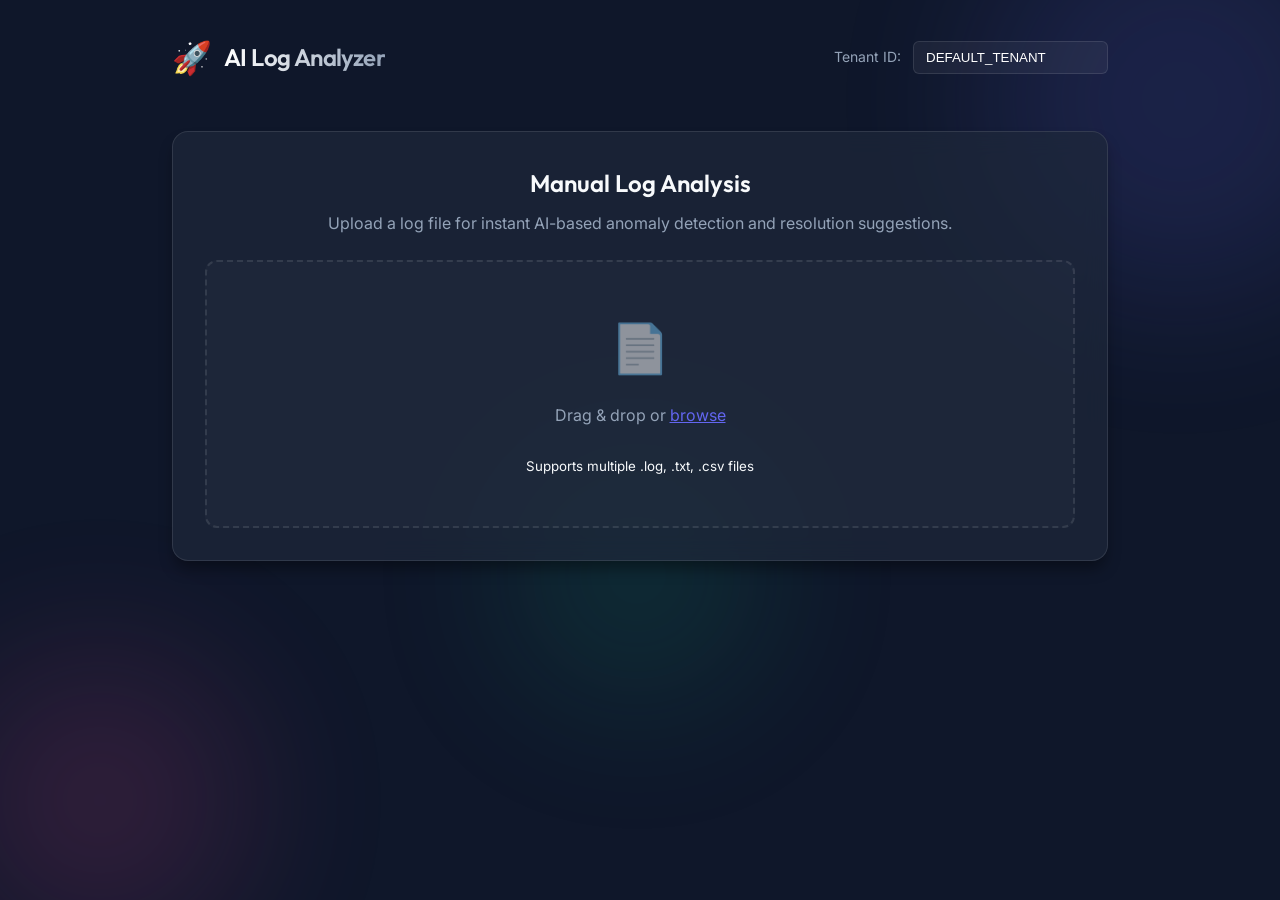
==== target/classes/static/index.html @ e9fd5605 "UI for adding log manually" ====
<!DOCTYPE html>
<html lang="en">
<head>
    <meta charset="UTF-8">
    <meta name="viewport" content="width=device-width, initial-scale=1.0">
    <title>AI Log Analyzer | Manual Analysis</title>
    <link rel="preconnect" href="https://fonts.googleapis.com">
    <link rel="preconnect" href="https://fonts.gstatic.com" crossorigin>
    <link href="https://fonts.googleapis.com/css2?family=Outfit:wght@300;400;600;700&family=Inter:wght@400;500;600&display=swap" rel="stylesheet">
    <link rel="stylesheet" href="css/style.css">
    <meta name="description" content="AI-powered log analysis and incident automation platform.">
</head>
<body>
    <div class="background-blobs">
        <div class="blob blob-1"></div>
        <div class="blob blob-2"></div>
        <div class="blob blob-3"></div>
    </div>

    <div class="container">
        <header>
            <div class="logo">
                <span class="logo-icon">🚀</span>
                <h1>AI Log Analyzer</h1>
            </div>
            <div class="tenant-selector">
                <label for="tenantId">Tenant ID:</label>
                <input type="text" id="tenantId" value="DEFAULT_TENANT" placeholder="Enter Tenant ID">
            </div>
        </header>

        <main>
            <section class="upload-section card">
                <h2>Manual Log Analysis</h2>
                <p>Upload a log file for instant AI-based anomaly detection and resolution suggestions.</p>
                
                <div class="drop-zone" id="dropZone">
                    <div class="drop-zone-content">
                        <span class="upload-icon">📄</span>
                        <p>Drag & drop or <span>browse</span></p>
                        <small>Supports multiple .log, .txt, .csv files</small>
                    </div>
                    <input type="file" id="fileInput" hidden accept=".log,.txt,.csv" multiple>
                </div>
                
                <div id="fileInfo" class="file-info hidden">
                    <div class="file-list-container">
                        <span class="file-name">filename.log</span>
                        <span id="fileCount" class="file-count"></span>
                    </div>
                    <div class="action-group">
                        <button id="clearBtn" class="secondary-btn">Clear</button>
                        <button id="analyzeBtn" class="primary-btn">Start AI Analysis</button>
                    </div>
                </div>
            </section>

            <div id="loader" class="loader-container hidden">
                <div class="spinner"></div>
                <p id="loadingMsg">Consulting the AI Engine...</p>
                <p class="sub-loader">This may take up to 2 minutes for deep reasoning.</p>
            </div>

            <section id="resultsSection" class="results-section hidden">
                <div class="card result-card">
                    <div class="result-header">
                        <div class="severity-badge" id="severityBadge">MEDIUM</div>
                        <h3>Analysis Results</h3>
                    </div>
                    
                    <div class="result-body">
                        <div class="summary-group">
                            <h4>Log Summary</h4>
                            <p id="logSummary">AI summary will appear here.</p>
                        </div>

                        <div class="errors-group">
                            <h4>Identified Errors</h4>
                            <ul id="errorList">
                                <!-- Errors will be injected here -->
                            </ul>
                        </div>

                        <div class="solution-group highlight">
                            <h4>💡 Suggested Solution</h4>
                            <p id="suggestedSolution">AI solution will appear here.</p>
                        </div>
                    </div>

                    <div class="result-footer">
                        <button id="clearResultsBtn" class="secondary-btn">Analyze New Logs</button>
                        <button id="showJiraBtn" class="jira-btn">
                            <span class="icon">🎫</span> Create Jira Ticket
                        </button>
                    </div>
                </div>
            </section>
        </main>
    </div>

    <!-- Jira Modal -->
    <div id="jiraModal" class="modal-overlay hidden">
        <div class="modal card">
            <div class="modal-header">
                <h2>Create Jira Ticket</h2>
                <button id="closeModal" class="close-btn">&times;</button>
            </div>
            <div class="modal-body">
                <div class="form-group">
                    <label for="jiraSummary">Summary</label>
                    <input type="text" id="jiraSummary" placeholder="Ticket Summary">
                </div>
                <div class="form-group">
                    <label for="jiraDescription">Description</label>
                    <textarea id="jiraDescription" rows="6" placeholder="Details about the anomaly..."></textarea>
                </div>
                <div class="form-row">
                    <div class="form-group">
                        <label for="jiraPriority">Priority</label>
                        <select id="jiraPriority">
                            <option value="Low">Low</option>
                            <option value="Medium" selected>Medium</option>
                            <option value="High">High</option>
                            <option value="Highest">Highest</option>
                        </select>
                    </div>
                    <div class="form-group">
                        <label>Issue Type</label>
                        <input type="text" value="Bug" disabled>
                    </div>
                </div>
            </div>
            <div class="modal-footer">
                <button id="cancelJira" class="secondary-btn">Cancel</button>
                <button id="confirmJira" class="primary-btn">Create Ticket</button>
            </div>
        </div>
    </div>

    <div id="toast" class="toast hidden">Message goes here</div>

    <script src="js/app.js"></script>
</body>
</html>
---- target/classes/static/css/style.css ----
:root {
    --primary: #6366f1;
    --primary-hover: #4f46e5;
    --bg-dark: #0f172a;
    --card-bg: rgba(30, 41, 59, 0.7);
    --text-main: #f8fafc;
    --text-muted: #94a3b8;
    --border: rgba(255, 255, 255, 0.1);
    --glass: rgba(255, 255, 255, 0.05);
    --accent: #10b981;
    --error: #ef4444;
    --warning: #f59e0b;
}

* {
    margin: 0;
    padding: 0;
    box-sizing: border-box;
}

body {
    font-family: 'Inter', sans-serif;
    background-color: var(--bg-dark);
    color: var(--text-main);
    line-height: 1.6;
    overflow-x: hidden;
    min-height: 100vh;
}

h1, h2, h3, h4 {
    font-family: 'Outfit', sans-serif;
    font-weight: 600;
}

.container {
    max-width: 1000px;
    margin: 0 auto;
    padding: 2rem;
    position: relative;
    z-index: 10;
}

/* Background Blobs */
.background-blobs {
    position: fixed;
    top: 0;
    left: 0;
    width: 100%;
    height: 100%;
    z-index: 1;
    pointer-events: none;
}

.blob {
    position: absolute;
    filter: blur(80px);
    border-radius: 50%;
    opacity: 0.15;
}

.blob-1 {
    width: 400px;
    height: 400px;
    background: var(--primary);
    top: -100px;
    right: -100px;
}

.blob-2 {
    width: 300px;
    height: 300px;
    background: #ec4899;
    bottom: -50px;
    left: -50px;
}

.blob-3 {
    width: 250px;
    height: 250px;
    background: var(--accent);
    top: 50%;
    left: 40%;
}

/* Header */
header {
    display: flex;
    justify-content: space-between;
    align-items: center;
    margin-bottom: 3rem;
}

.logo {
    display: flex;
    align-items: center;
    gap: 0.75rem;
}

.logo-icon {
    font-size: 2rem;
}

.logo h1 {
    font-size: 1.5rem;
    letter-spacing: -0.025em;
    background: linear-gradient(to right, #fff, #94a3b8);
    -webkit-background-clip: text;
    background-clip: text;
    -webkit-text-fill-color: transparent;
}

.tenant-selector {
    display: flex;
    align-items: center;
    gap: 0.75rem;
    font-size: 0.875rem;
    color: var(--text-muted);
}

.tenant-selector input {
    background: var(--glass);
    border: 1px solid var(--border);
    border-radius: 6px;
    padding: 0.5rem 0.75rem;
    color: #fff;
    outline: none;
    transition: 0.2s;
}

.tenant-selector input:focus {
    border-color: var(--primary);
    box-shadow: 0 0 0 2px rgba(99, 102, 241, 0.2);
}

/* Base Components */
.card {
    background: var(--card-bg);
    backdrop-filter: blur(12px);
    border: 1px solid var(--border);
    border-radius: 16px;
    padding: 2rem;
    box-shadow: 0 10px 15px -3px rgba(0, 0, 0, 0.4);
}

.primary-btn {
    background: var(--primary);
    color: #fff;
    border: none;
    padding: 0.75rem 1.5rem;
    border-radius: 8px;
    font-weight: 600;
    cursor: pointer;
    transition: 0.2s;
    display: inline-flex;
    align-items: center;
    justify-content: center;
}

.primary-btn:hover {
    background: var(--primary-hover);
    transform: translateY(-2px);
}

.secondary-btn {
    background: var(--glass);
    color: #fff;
    border: 1px solid var(--border);
    padding: 0.75rem 1.5rem;
    border-radius: 8px;
    font-weight: 600;
    cursor: pointer;
    transition: 0.2s;
}

.secondary-btn:hover {
    background: rgba(255, 255, 255, 0.1);
}

/* Upload Section */
.upload-section {
    text-align: center;
    margin-bottom: 2rem;
}

.upload-section p {
    color: var(--text-muted);
    margin: 0.5rem 0 1.5rem;
}

.drop-zone {
    border: 2px dashed var(--border);
    border-radius: 12px;
    padding: 3rem 2rem;
    cursor: pointer;
    transition: 0.3s;
    background: rgba(255, 255, 255, 0.02);
}

.drop-zone:hover, .drop-zone.active {
    border-color: var(--primary);
    background: rgba(99, 102, 241, 0.05);
}

.upload-icon {
    font-size: 3rem;
    display: block;
    margin-bottom: 1rem;
    opacity: 0.5;
}

.drop-zone p span {
    color: var(--primary);
    text-decoration: underline;
}

.file-info {
    margin-top: 1.5rem;
    padding: 1rem 1.5rem;
    background: var(--glass);
    border-radius: 12px;
    display: flex;
    justify-content: space-between;
    align-items: center;
    border: 1px solid var(--border);
}

.file-list-container {
    display: flex;
    flex-direction: column;
    align-items: flex-start;
}

.file-name {
    font-weight: 500;
    color: var(--text-main);
}

.file-count {
    font-size: 0.75rem;
    color: var(--text-muted);
}

.action-group {
    display: flex;
    gap: 0.75rem;
}

/* Loader */
.loader-container {
    text-align: center;
    padding: 4rem 0;
}

.spinner {
    width: 60px;
    height: 60px;
    border: 5px solid rgba(99, 102, 241, 0.2);
    border-top: 5px solid var(--primary);
    border-radius: 50%;
    margin: 0 auto 2rem;
    animation: spin 1s linear infinite;
}

@keyframes spin {
    0% { transform: rotate(0deg); }
    100% { transform: rotate(360deg); }
}

#loadingMsg {
    font-size: 1.25rem;
    font-weight: 500;
    margin-bottom: 0.5rem;
}

.sub-loader {
    color: var(--text-muted);
    font-size: 0.875rem;
}

/* Results Section */
.severity-badge {
    padding: 0.25rem 0.75rem;
    border-radius: 9999px;
    font-size: 0.75rem;
    font-weight: 700;
    text-transform: uppercase;
}

.severity-high, .severity-critical { background: rgba(239, 68, 68, 0.2); color: #fca5a5; }
.severity-medium { background: rgba(245, 158, 11, 0.2); color: #fcd34d; }
.severity-low { background: rgba(16, 185, 129, 0.2); color: #6ee7b7; }

.result-header {
    display: flex;
    justify-content: space-between;
    align-items: center;
    margin-bottom: 2rem;
    border-bottom: 1px solid var(--border);
    padding-bottom: 1rem;
}

.result-body h4 {
    color: var(--text-muted);
    font-size: 0.75rem;
    text-transform: uppercase;
    letter-spacing: 0.05em;
    margin-bottom: 0.75rem;
}

.result-body p {
    margin-bottom: 1.5rem;
    white-space: pre-wrap;
}

.highlight {
    background: rgba(99, 102, 241, 0.1);
    padding: 1.5rem;
    border-radius: 12px;
    border: 1px solid rgba(99, 102, 241, 0.2);
}

.errors-group ul {
    list-style: none;
    margin-bottom: 2rem;
}

.errors-group li {
    padding-left: 1.5rem;
    position: relative;
    margin-bottom: 0.5rem;
    color: #fca5a5;
}

.errors-group li::before {
    content: "•";
    position: absolute;
    left: 0;
    color: var(--error);
}

.result-footer {
    display: flex;
    gap: 1rem;
    margin-top: 2rem;
}

.jira-btn {
    flex: 1;
    background: #0052cc;
    color: #fff;
    border: none;
    padding: 1rem;
    border-radius: 8px;
    font-weight: 600;
    font-size: 1rem;
    cursor: pointer;
    transition: 0.2s;
    display: flex;
    align-items: center;
    justify-content: center;
    gap: 0.5rem;
}

.jira-btn:hover {
    background: #0747a6;
}

/* Modal */
.modal-overlay {
    position: fixed;
    top: 0;
    left: 0;
    width: 100%;
    height: 100%;
    background: rgba(15, 23, 42, 0.8);
    backdrop-filter: blur(4px);
    z-index: 100;
    display: flex;
    align-items: center;
    justify-content: center;
}

.modal {
    width: 90%;
    max-width: 600px;
    position: relative;
}

.modal-header {
    display: flex;
    justify-content: space-between;
    align-items: center;
    margin-bottom: 1.5rem;
}

.close-btn {
    background: none;
    border: none;
    color: var(--text-muted);
    font-size: 2rem;
    cursor: pointer;
}

.form-group {
    margin-bottom: 1.25rem;
}

.form-group label {
    display: block;
    font-size: 0.875rem;
    margin-bottom: 0.5rem;
    color: var(--text-muted);
}

.form-group input, .form-group textarea, .form-group select {
    width: 100%;
    background: var(--glass);
    border: 1px solid var(--border);
    border-radius: 8px;
    padding: 0.75rem;
    color: #fff;
    outline: none;
}

.form-group input:focus, .form-group textarea:focus, .form-group select:focus {
    border-color: var(--primary);
}

.form-row {
    display: grid;
    grid-template-columns: 1fr 1fr;
    gap: 1rem;
}

.modal-footer {
    display: flex;
    justify-content: flex-end;
    gap: 1rem;
    margin-top: 2rem;
}

/* Utilities */
.hidden { display: none !important; }

.toast {
    position: fixed;
    bottom: 2rem;
    left: 50%;
    transform: translateX(-50%);
    background: #1e293b;
    color: #fff;
    padding: 1rem 2rem;
    border-radius: 8px;
    border-bottom: 4px solid var(--accent);
    z-index: 1000;
    box-shadow: 0 20px 25px -5px rgba(0, 0, 0, 0.5);
    animation: slideUp 0.3s ease-out;
}

@keyframes slideUp {
    from { transform: translate(-50%, 100%); opacity: 0; }
    to { transform: translate(-50%, 0); opacity: 1; }
}

@media (max-width: 640px) {
    header { flex-direction: column; align-items: flex-start; gap: 1rem; }
    .form-row { grid-template-columns: 1fr; }
}
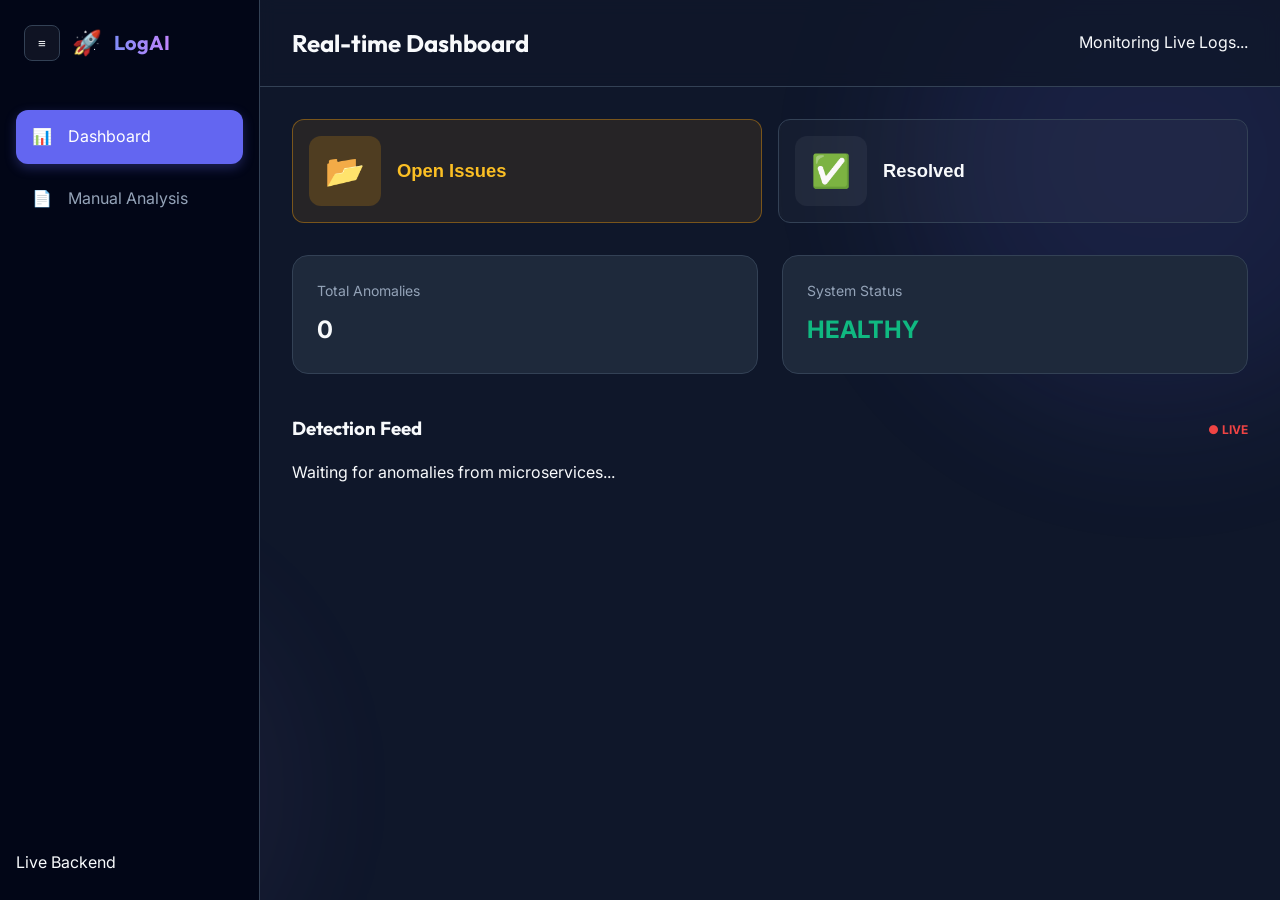
==== commit 1dae4e27: "Added the Real time ingested log analysis" ====
--- a/target/classes/static/index.html
+++ b/target/classes/static/index.html
@@ -3,136 +3,154 @@
 <head>
     <meta charset="UTF-8">
     <meta name="viewport" content="width=device-width, initial-scale=1.0">
-    <title>AI Log Analyzer | Manual Analysis</title>
+    <title>AI Log Analyzer | Real-time Observability</title>
     <link rel="preconnect" href="https://fonts.googleapis.com">
     <link rel="preconnect" href="https://fonts.gstatic.com" crossorigin>
-    <link href="https://fonts.googleapis.com/css2?family=Outfit:wght@300;400;600;700&family=Inter:wght@400;500;600&display=swap" rel="stylesheet">
+    <link href="https://fonts.googleapis.com/css2?family=Outfit:wght@300;400;600;700&family=Inter:wght@400;500;600;700&display=swap" rel="stylesheet">
     <link rel="stylesheet" href="css/style.css">
-    <meta name="description" content="AI-powered log analysis and incident automation platform.">
+    <meta name="description" content="AI-powered real-time microservice log analysis and tracing.">
 </head>
-<body>
+<body class="dark-theme">
     <div class="background-blobs">
         <div class="blob blob-1"></div>
         <div class="blob blob-2"></div>
         <div class="blob blob-3"></div>
     </div>
 
-    <div class="container">
-        <header>
-            <div class="logo">
+    <div class="app-container">
+        <!-- Sidebar Navigation -->
+        <nav class="sidebar" id="sidebar">
+            <div class="logo-area">
+                <button id="sidebar-toggle" class="sidebar-toggle-btn">
+                    <span class="icon">≡</span>
+                </button>
                 <span class="logo-icon">🚀</span>
-                <h1>AI Log Analyzer</h1>
+                <span class="logo-text">LogAI</span>
             </div>
-            <div class="tenant-selector">
-                <label for="tenantId">Tenant ID:</label>
-                <input type="text" id="tenantId" value="DEFAULT_TENANT" placeholder="Enter Tenant ID">
+            <ul class="nav-links">
+                <li class="nav-item active" data-target="realtime-view">
+                    <span class="icon">📊</span>
+                    <span class="text">Dashboard</span>
+                </li>
+                <li class="nav-item" data-target="manual-view">
+                    <span class="icon">📄</span>
+                    <span class="text">Manual Analysis</span>
+                </li>
+            </ul>
+            <div class="sidebar-footer">
+                <div class="status-indicator">
+                    <span class="dot pulse"></span>
+                    <span class="status-msg">Live Backend</span>
+                </div>
             </div>
-        </header>
+        </nav>
 
-        <main>
-            <section class="upload-section card">
-                <h2>Manual Log Analysis</h2>
-                <p>Upload a log file for instant AI-based anomaly detection and resolution suggestions.</p>
-                
-                <div class="drop-zone" id="dropZone">
-                    <div class="drop-zone-content">
-                        <span class="upload-icon">📄</span>
-                        <p>Drag & drop or <span>browse</span></p>
-                        <small>Supports multiple .log, .txt, .csv files</small>
-                    </div>
-                    <input type="file" id="fileInput" hidden accept=".log,.txt,.csv" multiple>
-                </div>
-                
-                <div id="fileInfo" class="file-info hidden">
-                    <div class="file-list-container">
-                        <span class="file-name">filename.log</span>
-                        <span id="fileCount" class="file-count"></span>
-                    </div>
-                    <div class="action-group">
-                        <button id="clearBtn" class="secondary-btn">Clear</button>
-                        <button id="analyzeBtn" class="primary-btn">Start AI Analysis</button>
+        <!-- Main Content Area -->
+        <main class="main-content">
+            <header class="top-bar">
+                <h2 id="view-title">Real-time Dashboard</h2>
+                <div class="top-bar-actions">
+                    <div class="status-indicator">
+                        <span class="pulse"></span> Monitoring Live Logs...
                     </div>
                 </div>
-            </section>
+            </header>
 
-            <div id="loader" class="loader-container hidden">
-                <div class="spinner"></div>
-                <p id="loadingMsg">Consulting the AI Engine...</p>
-                <p class="sub-loader">This may take up to 2 minutes for deep reasoning.</p>
-            </div>
+            <div class="view-container">
+                <!-- Real-time Dashboard View -->
+                <section id="realtime-view" class="view active">
+                    <!-- Dashboard Tabs -->
+                    <div class="status-switch-container">
+                        <button id="tab-pending" class="status-tab active" onclick="switchTab('PENDING')">
+                            <span class="tab-icon">📂</span>
+                            <div class="tab-info">
+                                <span class="tab-label">Open Issues</span>
+                            </div>
+                        </button>
+                        <button id="tab-resolved" class="status-tab" onclick="switchTab('RESOLVED')">
+                            <span class="tab-icon">✅</span>
+                            <div class="tab-info">
+                                <span class="tab-label">Resolved</span>
+                            </div>
+                        </button>
+                    </div>
 
-            <section id="resultsSection" class="results-section hidden">
-                <div class="card result-card">
-                    <div class="result-header">
-                        <div class="severity-badge" id="severityBadge">MEDIUM</div>
-                        <h3>Analysis Results</h3>
-                    </div>
-                    
-                    <div class="result-body">
-                        <div class="summary-group">
-                            <h4>Log Summary</h4>
-                            <p id="logSummary">AI summary will appear here.</p>
+                    <div class="status-bar">
+                        <div class="stat-card">
+                            <span class="label">Total Anomalies</span>
+                            <span class="value" id="stat-total-anomalies">0</span>
                         </div>
-
-                        <div class="errors-group">
-                            <h4>Identified Errors</h4>
-                            <ul id="errorList">
-                                <!-- Errors will be injected here -->
-                            </ul>
-                        </div>
-
-                        <div class="solution-group highlight">
-                            <h4>💡 Suggested Solution</h4>
-                            <p id="suggestedSolution">AI solution will appear here.</p>
+                        <div class="stat-card">
+                            <span class="label">System Status</span>
+                            <span class="value success">HEALTHY</span>
                         </div>
                     </div>
 
-                    <div class="result-footer">
-                        <button id="clearResultsBtn" class="secondary-btn">Analyze New Logs</button>
-                        <button id="showJiraBtn" class="jira-btn">
-                            <span class="icon">🎫</span> Create Jira Ticket
-                        </button>
+                    <div class="anomaly-feed-header">
+                        <h3>Detection Feed</h3>
+                        <span class="live-indicator">● LIVE</span>
                     </div>
-                </div>
-            </section>
+
+                    <div id="anomaly-feed" class="anomaly-feed">
+                        <!-- Anomalies will be injected here -->
+                        <div class="empty-state">
+                            <div class="spinner-small"></div>
+                            <p>Waiting for anomalies from microservices...</p>
+                        </div>
+                    </div>
+                </section>
+
+                <!-- Manual Analysis View -->
+                <section id="manual-view" class="view">
+                    <div class="upload-section card">
+                        <h2>Upload Logs Manually</h2>
+                        <p>One-off AI analysis for log files (multi-file supported).</p>
+                        
+                        <div class="drop-zone" id="dropZone">
+                            <div class="drop-zone-content">
+                                <span class="upload-icon">📄</span>
+                                <p>Drag & drop or <span>browse</span></p>
+                                <small>Supports .log, .txt, .csv</small>
+                            </div>
+                            <input type="file" id="fileInput" hidden accept=".log,.txt,.csv" multiple>
+                        </div>
+                        
+                        <div id="fileInfo" class="file-info hidden">
+                            <div class="file-list-container">
+                                <span class="file-name">filename.log</span>
+                                <span id="fileCount" class="file-count"></span>
+                            </div>
+                            <div class="action-group">
+                                <button id="clearBtn" class="secondary-btn">Clear</button>
+                                <button id="analyzeBtn" class="primary-btn">Start AI Analysis</button>
+                            </div>
+                        </div>
+                    </div>
+
+                    <div id="manual-loader" class="loader-container hidden">
+                        <div class="spinner"></div>
+                        <p>AI Engine is thinking...</p>
+                    </div>
+
+                    <div id="resultsSection" class="results-section hidden">
+                        <!-- Results injected here (same as old index) -->
+                    </div>
+                </section>
+            </div>
         </main>
     </div>
 
-    <!-- Jira Modal -->
-    <div id="jiraModal" class="modal-overlay hidden">
-        <div class="modal card">
+    <!-- Trace Modal -->
+    <div id="traceModal" class="modal-overlay hidden">
+        <div class="modal large card">
             <div class="modal-header">
-                <h2>Create Jira Ticket</h2>
-                <button id="closeModal" class="close-btn">&times;</button>
+                <h2>Correlation Trace: <span id="current-trace-id">N/A</span></h2>
+                <button id="closeTraceModal" class="close-btn">&times;</button>
             </div>
-            <div class="modal-body">
-                <div class="form-group">
-                    <label for="jiraSummary">Summary</label>
-                    <input type="text" id="jiraSummary" placeholder="Ticket Summary">
+            <div class="modal-body scrollable">
+                <div class="trace-visual">
+                    <!-- Sequence view of logs -->
                 </div>
-                <div class="form-group">
-                    <label for="jiraDescription">Description</label>
-                    <textarea id="jiraDescription" rows="6" placeholder="Details about the anomaly..."></textarea>
-                </div>
-                <div class="form-row">
-                    <div class="form-group">
-                        <label for="jiraPriority">Priority</label>
-                        <select id="jiraPriority">
-                            <option value="Low">Low</option>
-                            <option value="Medium" selected>Medium</option>
-                            <option value="High">High</option>
-                            <option value="Highest">Highest</option>
-                        </select>
-                    </div>
-                    <div class="form-group">
-                        <label>Issue Type</label>
-                        <input type="text" value="Bug" disabled>
-                    </div>
-                </div>
-            </div>
-            <div class="modal-footer">
-                <button id="cancelJira" class="secondary-btn">Cancel</button>
-                <button id="confirmJira" class="primary-btn">Create Ticket</button>
             </div>
         </div>
     </div>
@@ -140,5 +158,6 @@
     <div id="toast" class="toast hidden">Message goes here</div>
 
     <script src="js/app.js"></script>
+    <script src="js/dashboard.js"></script>
 </body>
 </html>
--- a/target/classes/static/css/style.css
+++ b/target/classes/static/css/style.css
@@ -1,15 +1,17 @@
 :root {
     --primary: #6366f1;
     --primary-hover: #4f46e5;
+    --secondary: #1e293b;
     --bg-dark: #0f172a;
-    --card-bg: rgba(30, 41, 59, 0.7);
+    --card-bg: #1e293b;
     --text-main: #f8fafc;
     --text-muted: #94a3b8;
-    --border: rgba(255, 255, 255, 0.1);
-    --glass: rgba(255, 255, 255, 0.05);
-    --accent: #10b981;
+    --border: #334155;
+    --success: #10b981;
+    --warning: #f59e0b;
     --error: #ef4444;
-    --warning: #f59e0b;
+    --sidebar-width: 260px;
+    --shadow: 0 10px 15px -3px rgba(0, 0, 0, 0.4);
 }
 
 * {
@@ -23,446 +25,484 @@
     background-color: var(--bg-dark);
     color: var(--text-main);
     line-height: 1.6;
-    overflow-x: hidden;
-    min-height: 100vh;
-}
-
-h1, h2, h3, h4 {
+    overflow: hidden;
+    height: 100vh;
+}
+
+h1, h2, h3, .logo-text {
     font-family: 'Outfit', sans-serif;
-    font-weight: 600;
-}
-
-.container {
-    max-width: 1000px;
-    margin: 0 auto;
-    padding: 2rem;
+}
+
+/* Base Layout */
+.app-container {
+    display: flex;
+    height: 100vh;
+}
+
+/* Sidebar */
+.sidebar {
+    width: var(--sidebar-width);
+    background-color: #020617;
+    border-right: 1px solid var(--border);
+    display: flex;
+    flex-direction: column;
+    padding: 1.5rem 1rem;
+    z-index: 100;
+    transition: width 0.3s cubic-bezier(0.4, 0, 0.2, 1);
     position: relative;
-    z-index: 10;
-}
-
-/* Background Blobs */
-.background-blobs {
-    position: fixed;
-    top: 0;
-    left: 0;
-    width: 100%;
-    height: 100%;
-    z-index: 1;
-    pointer-events: none;
-}
-
-.blob {
-    position: absolute;
-    filter: blur(80px);
-    border-radius: 50%;
-    opacity: 0.15;
-}
-
-.blob-1 {
-    width: 400px;
-    height: 400px;
-    background: var(--primary);
-    top: -100px;
-    right: -100px;
-}
-
-.blob-2 {
-    width: 300px;
-    height: 300px;
-    background: #ec4899;
-    bottom: -50px;
-    left: -50px;
-}
-
-.blob-3 {
-    width: 250px;
-    height: 250px;
-    background: var(--accent);
-    top: 50%;
-    left: 40%;
-}
-
-/* Header */
-header {
-    display: flex;
-    justify-content: space-between;
-    align-items: center;
+}
+
+.sidebar.collapsed {
+    width: 80px;
+    padding: 1.5rem 0.75rem;
+}
+
+.logo-area {
+    display: flex;
+    align-items: center;
+    gap: 0.75rem;
     margin-bottom: 3rem;
-}
-
-.logo {
-    display: flex;
-    align-items: center;
-    gap: 0.75rem;
-}
-
-.logo-icon {
-    font-size: 2rem;
-}
-
-.logo h1 {
-    font-size: 1.5rem;
-    letter-spacing: -0.025em;
-    background: linear-gradient(to right, #fff, #94a3b8);
-    -webkit-background-clip: text;
+    padding: 0 0.5rem;
+    overflow: hidden;
+}
+
+.sidebar-toggle-btn {
+    background: rgba(255, 255, 255, 0.05);
+    border: 1px solid var(--border);
+    color: var(--text-main);
+    width: 36px;
+    height: 36px;
+    border-radius: 8px;
+    display: flex;
+    align-items: center;
+    justify-content: center;
+    cursor: pointer;
+    transition: all 0.2s;
+    flex-shrink: 0;
+}
+
+.sidebar-toggle-btn:hover {
+    background: rgba(99, 102, 241, 0.2);
+    border-color: var(--primary);
+}
+
+.logo-icon { font-size: 1.5rem; flex-shrink: 0; }
+.logo-text { 
+    font-size: 1.25rem; 
+    font-weight: 700; 
+    background: linear-gradient(to right, #818cf8, #c084fc); 
+    -webkit-background-clip: text; 
     background-clip: text;
     -webkit-text-fill-color: transparent;
-}
-
-.tenant-selector {
-    display: flex;
-    align-items: center;
-    gap: 0.75rem;
-    font-size: 0.875rem;
+    transition: opacity 0.2s;
+    white-space: nowrap;
+}
+
+.sidebar.collapsed .logo-text,
+.sidebar.collapsed .nav-item .text,
+.sidebar.collapsed .status-msg {
+    opacity: 0;
+    pointer-events: none;
+    width: 0;
+    margin: 0;
+}
+
+.sidebar.collapsed .logo-area {
+    justify-content: center;
+    gap: 0;
+}
+
+.sidebar.collapsed .logo-icon {
+    display: none;
+}
+
+.sidebar.collapsed .nav-item {
+    justify-content: center;
+    padding: 0.875rem;
+}
+
+.sidebar.collapsed .nav-item .icon {
+    font-size: 1.25rem;
+}
+
+.nav-links { list-style: none; flex: 1; }
+.nav-item {
+    display: flex;
+    align-items: center;
+    gap: 1rem;
+    padding: 0.875rem 1rem;
+    border-radius: 0.75rem;
+    cursor: pointer;
+    margin-bottom: 0.5rem;
+    transition: all 0.2s;
     color: var(--text-muted);
 }
 
-.tenant-selector input {
-    background: var(--glass);
+.nav-item:hover { background-color: rgba(99, 102, 241, 0.1); color: var(--text-main); }
+.nav-item.active { background-color: var(--primary); color: white; box-shadow: 0 4px 12px rgba(99, 102, 241, 0.3); }
+
+/* Main Content */
+.main-content {
+    flex: 1;
+    display: flex;
+    flex-direction: column;
+    overflow-y: auto;
+    position: relative;
+    padding-bottom: 2rem;
+}
+
+.top-bar {
+    padding: 1.5rem 2rem;
+    display: flex;
+    justify-content: space-between;
+    align-items: center;
+    background-color: rgba(15, 23, 42, 0.8);
+    backdrop-filter: blur(8px);
+    position: sticky;
+    top: 0;
+    z-index: 50;
+    border-bottom: 1px solid var(--border);
+}
+
+.view-container { padding: 2rem; }
+.view { display: none; }
+.view.active { display: block; animation: fadeIn 0.3s ease-out; }
+
+/* Dashboard Cards */
+.status-bar {
+    display: grid;
+    grid-template-columns: repeat(auto-fit, minmax(200px, 1fr));
+    gap: 1.5rem;
+    margin-bottom: 2.5rem;
+}
+
+.stat-card {
+    background-color: var(--card-bg);
+    padding: 1.5rem;
+    border-radius: 1rem;
     border: 1px solid var(--border);
+    display: flex;
+    flex-direction: column;
+}
+
+.stat-card .label { color: var(--text-muted); font-size: 0.875rem; margin-bottom: 0.5rem; }
+.stat-card .value { font-size: 1.5rem; font-weight: 700; }
+.stat-card .value.success { color: var(--success); }
+
+/* Anomaly Feed */
+.anomaly-feed-header {
+    display: flex;
+    justify-content: space-between;
+    align-items: center;
+    margin-bottom: 1rem;
+}
+
+.live-indicator {
+    font-size: 0.75rem;
+    font-weight: 700;
+    color: var(--error);
+    display: flex;
+    align-items: center;
+    gap: 0.5rem;
+}
+
+/* Detection Feed Header & Tabs */
+.detection-header {
+    display: flex;
+    justify-content: space-between;
+    align-items: center;
+    width: 100%;
+}
+
+/* Large Status Switcher */
+.status-switch-container {
+    display: flex;
+    gap: 1rem;
+    margin-bottom: 2rem;
+    width: 100%;
+}
+
+.status-tab {
+    flex: 1;
+    display: flex;
+    align-items: center;
+    gap: 1rem;
+    padding: 1rem;
+    background: rgba(255, 255, 255, 0.03);
+    border: 1px solid var(--border);
+    border-radius: 0.75rem;
+    cursor: pointer;
+    transition: all 0.2s;
+    text-align: left;
+}
+
+.status-tab:hover {
+    background: rgba(255, 255, 255, 0.06);
+    border-color: var(--text-muted);
+}
+
+.tab-icon {
+    font-size: 2rem;
+    padding: 1rem;
+    background: rgba(255, 255, 255, 0.05);
+    border-radius: 12px;
+}
+
+.tab-info {
+    display: flex;
+    flex-direction: column;
+    gap: 0.25rem;
+}
+
+.tab-label {
+    font-size: 1.15rem;
+    font-weight: 700;
+    color: var(--text-main);
+}
+
+.tab-desc {
+    font-size: 0.85rem;
+    color: var(--text-muted);
+}
+
+#tab-pending.active {
+    background: rgba(245, 158, 11, 0.1);
+    border-color: rgba(245, 158, 11, 0.4);
+}
+
+#tab-pending.active .tab-icon {
+    background: rgba(245, 158, 11, 0.2);
+}
+
+#tab-pending.active .tab-label {
+    color: #fbbf24;
+}
+
+#tab-resolved.active {
+    background: rgba(16, 185, 129, 0.1);
+    border-color: rgba(16, 185, 129, 0.4);
+}
+
+#tab-resolved.active .tab-icon {
+    background: rgba(16, 185, 129, 0.2);
+}
+
+#tab-resolved.active .tab-label {
+    color: #34d399;
+}
+
+/* Resolve Button */
+/* Action Buttons */
+.resolve-btn, .reopen-btn, .secondary-btn {
+    padding: 1rem 1.5rem;
+    border-radius: 10px;
+    cursor: pointer;
+    font-size: 1rem;
+    font-weight: 700;
+    transition: all 0.2s;
+    border: 1px solid transparent;
+    display: inline-flex;
+    align-items: center;
+    justify-content: center;
+    min-width: 160px;
+    height: 52px; /* Large standard click size */
+}
+
+.anomaly-actions {
+    display: flex;
+    gap: 1.5rem;
+    margin-top: 1.5rem;
+    padding-top: 1.5rem;
+    border-top: 1px solid var(--border);
+    width: 100%;
+    justify-content: flex-end;
+}
+
+.action-btn {
+    padding: 0.5rem 1rem;
     border-radius: 6px;
-    padding: 0.5rem 0.75rem;
-    color: #fff;
-    outline: none;
-    transition: 0.2s;
-}
-
-.tenant-selector input:focus {
-    border-color: var(--primary);
-    box-shadow: 0 0 0 2px rgba(99, 102, 241, 0.2);
-}
-
-/* Base Components */
-.card {
-    background: var(--card-bg);
-    backdrop-filter: blur(12px);
+    font-size: 0.85rem;
+    font-weight: 600;
+    cursor: pointer;
+    transition: all 0.2s;
+    display: flex;
+    align-items: center;
+    gap: 0.5rem;
+}
+
+.resolve-btn {
+    background: rgba(16, 185, 129, 0.15);
+    color: #10b981;
+    border: 1px solid rgba(16, 185, 129, 0.5);
+    box-shadow: 0 4px 6px -1px rgba(0, 0, 0, 0.1);
+}
+
+.resolve-btn:hover {
+    background: #10b981;
+    color: white;
+    box-shadow: 0 10px 15px -3px rgba(16, 185, 129, 0.4);
+    transform: translateY(-1px);
+}
+
+.reopen-btn {
+    background: rgba(99, 102, 241, 0.1);
+    color: #a5b4fc;
+    border-color: rgba(99, 102, 241, 0.2);
+}
+
+.reopen-btn:hover {
+    background: var(--primary);
+    color: white;
+}
+
+/* Anomaly Card Status Badge */
+.status-badge {
+    padding: 0.25rem 0.6rem;
+    border-radius: 4px;
+    font-size: 0.75rem;
+    font-weight: 600;
+    text-transform: uppercase;
+}
+
+.status-pending { background: rgba(245, 158, 11, 0.2); color: #f59e0b; }
+.status-resolved { background: rgba(34, 197, 94, 0.2); color: #22c55e; }
+
+@keyframes blink { 0% { opacity: 1; } 50% { opacity: 0.4; } 100% { opacity: 1; } }
+
+.anomaly-card {
+    background-color: var(--card-bg);
+    border-radius: 1rem;
     border: 1px solid var(--border);
-    border-radius: 16px;
-    padding: 2rem;
-    box-shadow: 0 10px 15px -3px rgba(0, 0, 0, 0.4);
-}
-
-.primary-btn {
-    background: var(--primary);
-    color: #fff;
-    border: none;
-    padding: 0.75rem 1.5rem;
-    border-radius: 8px;
-    font-weight: 600;
-    cursor: pointer;
-    transition: 0.2s;
-    display: inline-flex;
-    align-items: center;
-    justify-content: center;
-}
-
-.primary-btn:hover {
-    background: var(--primary-hover);
-    transform: translateY(-2px);
-}
-
-.secondary-btn {
-    background: var(--glass);
-    color: #fff;
-    border: 1px solid var(--border);
-    padding: 0.75rem 1.5rem;
-    border-radius: 8px;
-    font-weight: 600;
-    cursor: pointer;
-    transition: 0.2s;
-}
-
-.secondary-btn:hover {
-    background: rgba(255, 255, 255, 0.1);
-}
-
-/* Upload Section */
-.upload-section {
-    text-align: center;
-    margin-bottom: 2rem;
-}
-
-.upload-section p {
-    color: var(--text-muted);
-    margin: 0.5rem 0 1.5rem;
-}
-
-.drop-zone {
-    border: 2px dashed var(--border);
-    border-radius: 12px;
-    padding: 3rem 2rem;
-    cursor: pointer;
-    transition: 0.3s;
-    background: rgba(255, 255, 255, 0.02);
-}
-
-.drop-zone:hover, .drop-zone.active {
-    border-color: var(--primary);
-    background: rgba(99, 102, 241, 0.05);
-}
-
-.upload-icon {
-    font-size: 3rem;
-    display: block;
+    padding: 1.5rem;
+    margin-bottom: 1.25rem;
+    transition: transform 0.2s, box-shadow 0.2s;
+    cursor: pointer;
+}
+
+.anomaly-card:hover { transform: translateY(-3px); box-shadow: var(--shadow); border-color: var(--primary); }
+
+.anomaly-header {
+    display: flex;
+    justify-content: space-between;
+    align-items: center;
     margin-bottom: 1rem;
-    opacity: 0.5;
-}
-
-.drop-zone p span {
-    color: var(--primary);
-    text-decoration: underline;
-}
-
-.file-info {
-    margin-top: 1.5rem;
-    padding: 1rem 1.5rem;
-    background: var(--glass);
-    border-radius: 12px;
-    display: flex;
-    justify-content: space-between;
-    align-items: center;
-    border: 1px solid var(--border);
-}
-
-.file-list-container {
-    display: flex;
-    flex-direction: column;
-    align-items: flex-start;
-}
-
-.file-name {
-    font-weight: 500;
-    color: var(--text-main);
-}
-
-.file-count {
-    font-size: 0.75rem;
-    color: var(--text-muted);
-}
-
-.action-group {
-    display: flex;
-    gap: 0.75rem;
-}
-
-/* Loader */
-.loader-container {
-    text-align: center;
-    padding: 4rem 0;
-}
-
-.spinner {
-    width: 60px;
-    height: 60px;
-    border: 5px solid rgba(99, 102, 241, 0.2);
-    border-top: 5px solid var(--primary);
-    border-radius: 50%;
-    margin: 0 auto 2rem;
-    animation: spin 1s linear infinite;
-}
-
-@keyframes spin {
-    0% { transform: rotate(0deg); }
-    100% { transform: rotate(360deg); }
-}
-
-#loadingMsg {
-    font-size: 1.25rem;
-    font-weight: 500;
-    margin-bottom: 0.5rem;
-}
-
-.sub-loader {
-    color: var(--text-muted);
-    font-size: 0.875rem;
-}
-
-/* Results Section */
-.severity-badge {
+}
+
+.badge {
     padding: 0.25rem 0.75rem;
-    border-radius: 9999px;
+    border-radius: 100px;
     font-size: 0.75rem;
     font-weight: 700;
     text-transform: uppercase;
 }
 
-.severity-high, .severity-critical { background: rgba(239, 68, 68, 0.2); color: #fca5a5; }
-.severity-medium { background: rgba(245, 158, 11, 0.2); color: #fcd34d; }
-.severity-low { background: rgba(16, 185, 129, 0.2); color: #6ee7b7; }
-
-.result-header {
+.badge-error { background-color: rgba(239, 68, 68, 0.2); color: #f87171; }
+.badge-warn { background-color: rgba(245, 158, 11, 0.2); color: #fbbf24; }
+
+.service-name { font-weight: 600; color: var(--primary); font-size: 1.1rem; }
+.timestamp { color: var(--text-muted); font-size: 0.8rem; }
+
+.anomaly-body { margin-bottom: 1.25rem; }
+.message-preview { font-size: 0.95rem; color: #cbd5e1; margin-bottom: 0.75rem; }
+.solution-preview { 
+    background-color: rgba(99, 102, 241, 0.1); 
+    padding: 1rem; 
+    border-radius: 0.5rem; 
+    border-left: 4px solid var(--primary);
+    font-size: 0.9rem;
+    color: #a5b4fc;
+}
+
+.anomaly-footer {
     display: flex;
     justify-content: space-between;
     align-items: center;
-    margin-bottom: 2rem;
-    border-bottom: 1px solid var(--border);
-    padding-bottom: 1rem;
-}
-
-.result-body h4 {
-    color: var(--text-muted);
-    font-size: 0.75rem;
-    text-transform: uppercase;
-    letter-spacing: 0.05em;
-    margin-bottom: 0.75rem;
-}
-
-.result-body p {
-    margin-bottom: 1.5rem;
-    white-space: pre-wrap;
-}
-
-.highlight {
-    background: rgba(99, 102, 241, 0.1);
-    padding: 1.5rem;
-    border-radius: 12px;
-    border: 1px solid rgba(99, 102, 241, 0.2);
-}
-
-.errors-group ul {
-    list-style: none;
-    margin-bottom: 2rem;
-}
-
-.errors-group li {
-    padding-left: 1.5rem;
-    position: relative;
-    margin-bottom: 0.5rem;
-    color: #fca5a5;
-}
-
-.errors-group li::before {
-    content: "•";
-    position: absolute;
-    left: 0;
-    color: var(--error);
-}
-
-.result-footer {
-    display: flex;
-    gap: 1rem;
-    margin-top: 2rem;
-}
-
-.jira-btn {
-    flex: 1;
-    background: #0052cc;
-    color: #fff;
-    border: none;
-    padding: 1rem;
-    border-radius: 8px;
-    font-weight: 600;
-    font-size: 1rem;
-    cursor: pointer;
-    transition: 0.2s;
-    display: flex;
-    align-items: center;
-    justify-content: center;
-    gap: 0.5rem;
-}
-
-.jira-btn:hover {
-    background: #0747a6;
-}
-
-/* Modal */
+    border-top: 1px solid var(--border);
+    padding-top: 1rem;
+}
+
+.flow-id { font-family: monospace; font-size: 0.85rem; color: var(--text-muted); }
+
+/* Modals */
 .modal-overlay {
     position: fixed;
-    top: 0;
-    left: 0;
-    width: 100%;
-    height: 100%;
-    background: rgba(15, 23, 42, 0.8);
-    backdrop-filter: blur(4px);
-    z-index: 100;
-    display: flex;
-    align-items: center;
+    top: 0; left: 0; right: 0; bottom: 0;
+    background-color: rgba(2, 6, 23, 0.8);
+    display: flex;
     justify-content: center;
+    align-items: center;
+    z-index: 1000;
 }
 
 .modal {
     width: 90%;
-    max-width: 600px;
-    position: relative;
-}
-
-.modal-header {
-    display: flex;
-    justify-content: space-between;
-    align-items: center;
-    margin-bottom: 1.5rem;
+    max-width: 800px;
+    max-height: 90vh;
+    display: flex;
+    flex-direction: column;
+}
+
+.modal-header { 
+    padding: 1.5rem 2rem; 
+    border-bottom: 1px solid var(--border); 
+    display: flex; 
+    justify-content: space-between; 
+    align-items: center;
 }
 
 .close-btn {
-    background: none;
-    border: none;
+    background: rgba(255, 255, 255, 0.05);
+    border: 1px solid var(--border);
     color: var(--text-muted);
-    font-size: 2rem;
-    cursor: pointer;
-}
-
-.form-group {
-    margin-bottom: 1.25rem;
-}
-
-.form-group label {
-    display: block;
-    font-size: 0.875rem;
-    margin-bottom: 0.5rem;
-    color: var(--text-muted);
-}
-
-.form-group input, .form-group textarea, .form-group select {
-    width: 100%;
-    background: var(--glass);
-    border: 1px solid var(--border);
-    border-radius: 8px;
-    padding: 0.75rem;
-    color: #fff;
-    outline: none;
-}
-
-.form-group input:focus, .form-group textarea:focus, .form-group select:focus {
-    border-color: var(--primary);
-}
-
-.form-row {
-    display: grid;
-    grid-template-columns: 1fr 1fr;
+    width: 40px;
+    height: 40px;
+    border-radius: 4px;
+    display: flex;
+    align-items: center;
+    justify-content: center;
+    cursor: pointer;
+    font-size: 1.25rem;
+    transition: all 0.2s;
+}
+
+.close-btn:hover {
+    background: rgba(239, 68, 68, 0.1);
+    color: var(--error);
+    border-color: rgba(239, 68, 68, 0.2);
+}
+.modal-body { padding: 1.5rem; overflow-y: auto; }
+
+/* Trace Visualizer */
+.trace-container { display: flex; flex-direction: column; gap: 1.25rem; }
+.trace-item {
+    display: flex;
     gap: 1rem;
-}
-
-.modal-footer {
-    display: flex;
-    justify-content: flex-end;
-    gap: 1rem;
-    margin-top: 2rem;
-}
-
-/* Utilities */
+    padding: 1rem;
+    background-color: rgba(51, 65, 85, 0.3);
+    border-radius: 0.5rem;
+    border-left: 3px solid #64748b;
+}
+
+.trace-item.error { border-left-color: var(--error); background-color: rgba(239, 68, 68, 0.05); }
+.trace-content { flex: 1; }
+.trace-meta { font-size: 0.75rem; color: var(--text-muted); margin-bottom: 0.25rem; }
+
+/* Animations */
+@keyframes fadeIn { from { opacity: 0; transform: translateY(10px); } to { opacity: 1; transform: translateY(0); } }
+
 .hidden { display: none !important; }
 
-.toast {
-    position: fixed;
-    bottom: 2rem;
-    left: 50%;
-    transform: translateX(-50%);
-    background: #1e293b;
-    color: #fff;
-    padding: 1rem 2rem;
-    border-radius: 8px;
-    border-bottom: 4px solid var(--accent);
-    z-index: 1000;
-    box-shadow: 0 20px 25px -5px rgba(0, 0, 0, 0.5);
-    animation: slideUp 0.3s ease-out;
-}
-
-@keyframes slideUp {
-    from { transform: translate(-50%, 100%); opacity: 0; }
-    to { transform: translate(-50%, 0); opacity: 1; }
-}
-
-@media (max-width: 640px) {
-    header { flex-direction: column; align-items: flex-start; gap: 1rem; }
-    .form-row { grid-template-columns: 1fr; }
-}
+/* Existing Upload UI tweaks */
+.card { background-color: var(--card-bg); border: 1px solid var(--border); border-radius: 1rem; padding: 2rem; box-shadow: var(--shadow); }
+.upload-section { max-width: 800px; margin: 0 auto; }
+.drop-zone { border: 2px dashed var(--border); border-radius: 1rem; padding: 3rem; cursor: pointer; text-align: center; }
+.drop-zone:hover { border-color: var(--primary); background-color: rgba(99, 102, 241, 0.05); }
+
+.primary-btn { background-color: var(--primary); color: white; border: none; padding: 0.75rem 1.5rem; border-radius: 0.5rem; font-weight: 600; cursor: pointer; }
+.primary-btn:hover { background-color: var(--primary-hover); }
+
+/* Background */
+.background-blobs { position: fixed; top: 0; left: 0; right: 0; bottom: 0; z-index: -1; overflow: hidden; opacity: 0.4; }
+.blob { position: absolute; border-radius: 50%; filter: blur(80px); }
+.blob-1 { top: -10%; right: -10%; width: 500px; height: 500px; background-color: rgba(99, 102, 241, 0.3); }
+.blob-2 { bottom: -10%; left: -10%; width: 400px; height: 400px; background-color: rgba(192, 132, 252, 0.2); }
